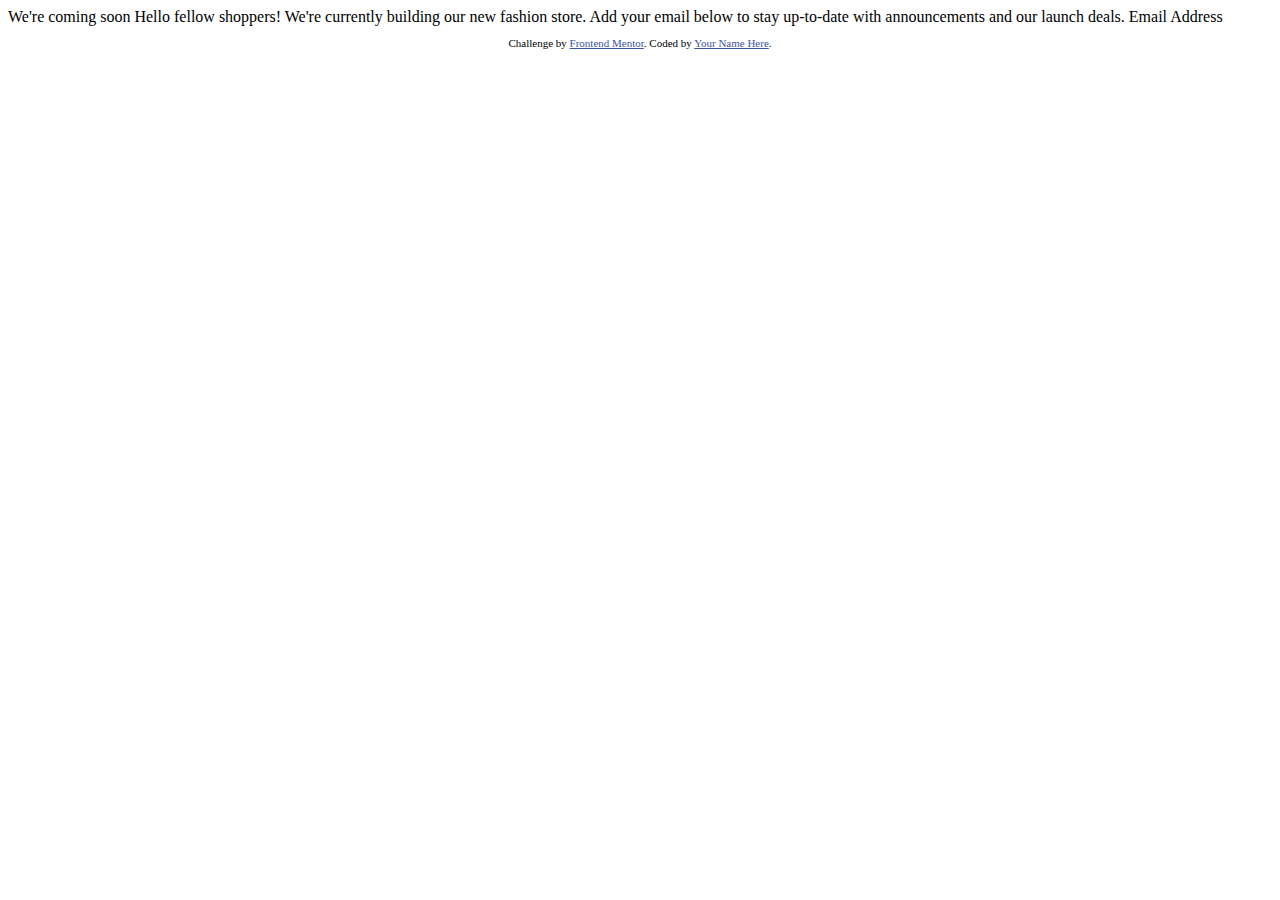
==== index.html @ 84e41f2d "Upload material" ====
<!DOCTYPE html>
<html lang="en">
<head>
  <meta charset="UTF-8">
  <meta name="viewport" content="width=device-width, initial-scale=1.0"> <!-- displays site properly based on user's device -->

  <link rel="icon" type="image/png" sizes="32x32" href="./images/favicon-32x32.png">
  
  <title>Frontend Mentor | Base Apparel coming soon page</title>

  <!-- Feel free to remove these styles or customise in your own stylesheet 👍 -->
  <style>
    .attribution { font-size: 11px; text-align: center; }
    .attribution a { color: hsl(228, 45%, 44%); }
  </style>
</head>
<body>

  We're coming soon

  Hello fellow shoppers! We're currently building our new fashion store. 
  Add your email below to stay up-to-date with announcements and our launch deals.

  Email Address
  
  <footer>
    <p class="attribution">
      Challenge by <a href="https://www.frontendmentor.io?ref=challenge" target="_blank">Frontend Mentor</a>. 
      Coded by <a href="#">Your Name Here</a>.
    </p>
  </footer>
</body>
</html>
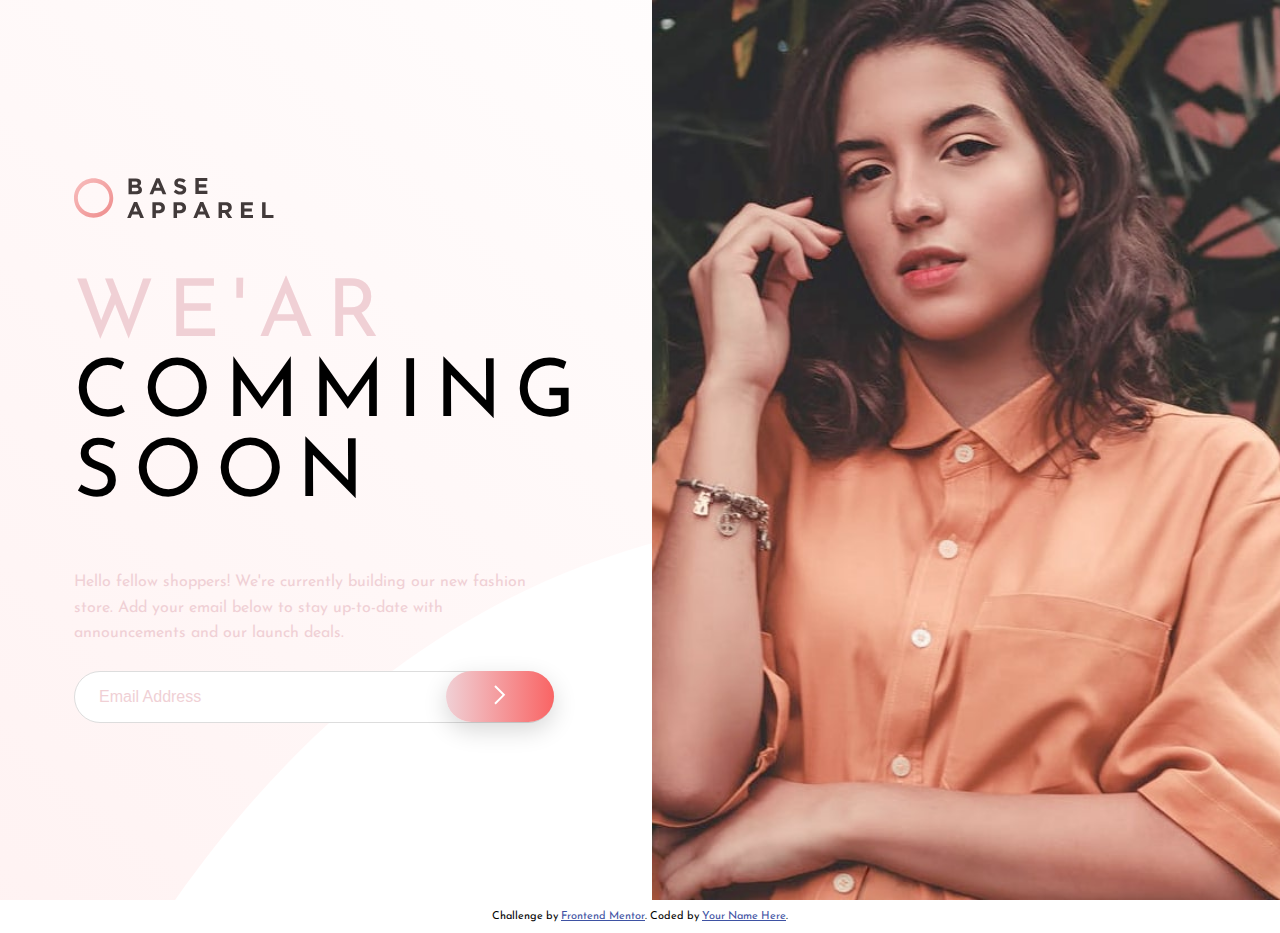
==== commit 2a238f07: "Add markup" ====
--- a/index.html
+++ b/index.html
@@ -13,16 +13,33 @@
     .attribution { font-size: 11px; text-align: center; }
     .attribution a { color: hsl(228, 45%, 44%); }
   </style>
+  <link rel="preconnect" href="https://fonts.googleapis.com">
+  <link rel="preconnect" href="https://fonts.gstatic.com" crossorigin>
+  <link href="https://fonts.googleapis.com/css2?family=Josefin+Sans:ital,wght@0,100..700;1,100..700&display=swap" rel="stylesheet">
+  <link rel="stylesheet" href="/style.css">
+  <script href="/script.js" defer></script>
 </head>
 <body>
-
-  We're coming soon
-
-  Hello fellow shoppers! We're currently building our new fashion store. 
-  Add your email below to stay up-to-date with announcements and our launch deals.
-
-  Email Address
-  
+  <main class="container">
+    <section class="contents">
+      <div class="innercontents">
+        <img src="/images/logo.svg" alt="BASE APPAREL LOGO" class="img-logo">
+        <h1 class="title"><span class="title-pink">WE'AR</span><br>COMMING<br>SOON</h1>
+        <p class="text">Hello fellow shoppers! We're currently building our new fashion store. Add your email below to stay up-to-date with announcements and our launch deals.</p>
+        <form class="form" method="post">
+          <input type="email" name="mail" placeholder="Email Address" class="input js-mail">
+          <button class="button" type="button" value=""><img src="/images/icon-arrow.svg" alt="arrow icon" class="img-button"></button>
+        </form>
+        <div id="js-error" class="error hidden">※Invalid email format. Please enter a formatted email address.</div>
+      </div>
+    </section>
+    <aside class="sidecontents">
+      <picture class="picture">
+        <source srcset="/images/hero-desktop.jpg" media="(min-width: 1199px)" alt="woman face" class="img-aside">
+        <img src="/images/hero-mobile.jpg" alt="woman face" class="img-aside sp">
+      </picture>
+    </aside>
+  </main>
   <footer>
     <p class="attribution">
       Challenge by <a href="https://www.frontendmentor.io?ref=challenge" target="_blank">Frontend Mentor</a>. 
--- a/style.css
+++ b/style.css
@@ -0,0 +1,166 @@
+:root {
+  --pink-color: #F0D0D5;
+  --gray-color: #ddd;
+  --red-color: #F96464;
+  --main-gradation: linear-gradient(90deg, var(--pink-color) 0%, var(--red-color) 100%);
+}
+
+body {
+  font-family: "Josefin Sans", sans-serif;
+  margin: 0;
+  padding: 0;
+}
+
+.container {
+  background-image: url("/images/bg-pattern-desktop.svg");
+  display: flex;
+  align-items: center;
+  height: 100vh;
+  gap: 24px;
+  background-size: cover;
+}
+
+.contents {
+  width: 70%;
+  flex: 1;
+  display: flex;
+  place-content: center;
+}
+
+.innercontents {
+  max-width: 480px;
+  width: 100%;
+}
+
+.sidecontents {
+  width: auto;
+  flex: 1;
+  height: 100%;
+}
+
+.img-aside {
+  width: 100%;
+  height: 100%;
+  object-fit: cover;
+  object-position: top;
+}
+
+.img-logo {
+  max-width: 200px;
+  width: 100%;
+}
+
+.title {
+  font-size: 5rem;
+  letter-spacing: 0.16em;
+  font-weight: 400;
+}
+
+.title-pink {
+  color: var(--pink-color);
+}
+
+.text {
+  color: var(--pink-color);
+  line-height: 160%;
+}
+
+.form {
+  position: relative;
+  display: flex;
+  margin-top: 24px;
+}
+
+.input {
+  border: 1px solid var(--gray-color);
+  border-radius: 80px;
+  padding: 16px 24px;
+  font-size: 16px;
+  width: 100%;
+}
+
+.input::placeholder {
+  color: var(--pink-color);
+}
+
+.input[type="email"]:focus {
+  outline: none;
+  border: 1px solid var(--pink-color);
+}
+
+.button {
+  padding: 14px 48px;
+  border-radius: 80px;
+  border: none;
+  background: var(--main-gradation);
+  position: absolute;
+  right: 0px;
+  box-shadow: 0 8px 24px rgb(0 0 0 /.16);
+  transition: all 0.5s;
+}
+
+.button:hover {
+  cursor: pointer;
+  box-shadow: 0 8px 24px rgb(0 0 0 /.24);
+  transition: all 0.5s;
+}
+
+.error {
+  font-size: 12px;
+  color: var(--red-color);
+  margin-top: 8px;
+}
+
+.hidden {
+  display: none;
+}
+
+
+@media screen and (max-width: 1200px) {
+  .container {
+    flex-direction: column-reverse;
+    padding-top: 22%;
+    position: relative;
+  }
+
+  .contents {
+    width: 100%;
+  }
+
+  .img-logo {
+    position: absolute;
+    top: 5%;
+    left: 10%;
+    width: 200px;
+  }
+
+  .sidecontents {
+    width: 100%;
+    height: auto;
+    flex: 0;
+  }
+
+  .sidecontents .sp {
+    width: 100%;
+    height: auto;
+    aspect-ratio: 2 / 1;
+  }
+
+  .title {
+    font-size: 2.5rem;
+    text-align: center;
+  }
+
+  .innercontents {
+    padding: 0 24px;
+  }
+}
+
+@media screen and (max-width: 640px) {
+  .img-logo {
+    position: absolute;
+    top: 2.5%;
+    left: 10%;
+    width: 140px;
+  }
+}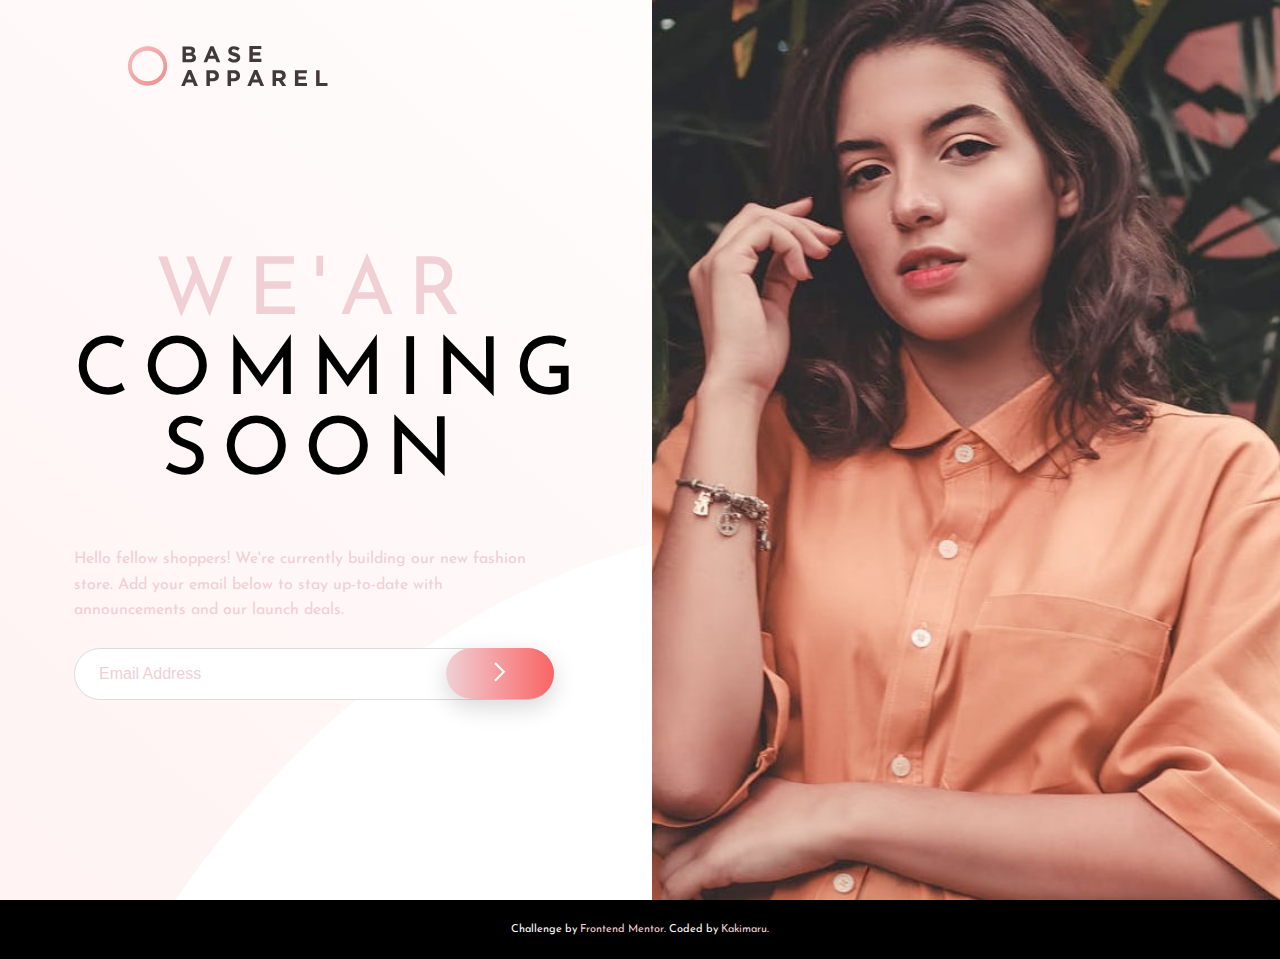
==== commit 1358641d: "Changed CSS in mobile-first approach" ====
--- a/index.html
+++ b/index.html
@@ -17,7 +17,7 @@
   <link rel="preconnect" href="https://fonts.gstatic.com" crossorigin>
   <link href="https://fonts.googleapis.com/css2?family=Josefin+Sans:ital,wght@0,100..700;1,100..700&display=swap" rel="stylesheet">
   <link rel="stylesheet" href="/style.css">
-  <script href="/script.js" defer></script>
+  <script src="/script.js" defer></script>
 </head>
 <body>
   <main class="container">
@@ -35,15 +35,15 @@
     </section>
     <aside class="sidecontents">
       <picture class="picture">
-        <source srcset="/images/hero-desktop.jpg" media="(min-width: 1199px)" alt="woman face" class="img-aside">
-        <img src="/images/hero-mobile.jpg" alt="woman face" class="img-aside sp">
+        <source srcset="/images/hero-mobile.jpg" media="(max-width: 1200px)" alt="woman face" class="img-aside sp">
+        <img src="/images/hero-desktop.jpg" alt="woman face" class="img-aside">
       </picture>
     </aside>
   </main>
   <footer>
     <p class="attribution">
-      Challenge by <a href="https://www.frontendmentor.io?ref=challenge" target="_blank">Frontend Mentor</a>. 
-      Coded by <a href="#">Your Name Here</a>.
+      Challenge by <a class="footerlink" href="https://www.frontendmentor.io?ref=challenge" target="_blank">Frontend Mentor</a>. 
+      Coded by <a class="footerlink" href="https://github.com/kakimaru">Kakimaru</a>.
     </p>
   </footer>
 </body>
--- a/style.css
+++ b/style.css
@@ -3,6 +3,8 @@
   --gray-color: #ddd;
   --red-color: #F96464;
   --main-gradation: linear-gradient(90deg, var(--pink-color) 0%, var(--red-color) 100%);
+  --black-color: #000;
+  --white-color: #fff;
 }
 
 body {
@@ -11,31 +13,53 @@
   padding: 0;
 }
 
+.attribution {
+  padding: 24px 16px;
+  margin-top: 80px;
+  margin-bottom: 0;
+  background-color: var(--black-color);
+  color: var(--white-color);
+}
+
+.footerlink {
+  text-decoration: none;
+  color: var(--pink-color) !important;
+}
+
 .container {
   background-image: url("/images/bg-pattern-desktop.svg");
   display: flex;
-  align-items: center;
-  height: 100vh;
-  gap: 24px;
+  flex-direction: column-reverse;
+  padding-top: 22%;
+  position: relative;
   background-size: cover;
+  height: calc(100% - 60px);
+}
+
+.img-logo {
+  position: absolute;
+  top: 2.5%;
+  left: 10%;
+  width: 140px;
 }
 
 .contents {
-  width: 70%;
+  width: 100%;
   flex: 1;
   display: flex;
   place-content: center;
 }
 
-.innercontents {
-  max-width: 480px;
+.sidecontents {
   width: 100%;
+  height: auto;
+  flex: 0;
 }
 
-.sidecontents {
-  width: auto;
-  flex: 1;
-  height: 100%;
+.sidecontents .sp {
+  width: 100%;
+  height: auto;
+  aspect-ratio: 2 / 1;
 }
 
 .img-aside {
@@ -45,13 +69,10 @@
   object-position: top;
 }
 
-.img-logo {
-  max-width: 200px;
-  width: 100%;
-}
 
 .title {
-  font-size: 5rem;
+  font-size: 2.5rem;
+  text-align: center;
   letter-spacing: 0.16em;
   font-weight: 400;
 }
@@ -108,59 +129,61 @@
 .error {
   font-size: 12px;
   color: var(--red-color);
-  margin-top: 8px;
+  margin-top: 16px;
 }
 
 .hidden {
   display: none;
 }
 
+.innercontents {
+  padding: 0 24px;
+}
 
-@media screen and (max-width: 1200px) {
-  .container {
-    flex-direction: column-reverse;
-    padding-top: 22%;
-    position: relative;
-  }
-
-  .contents {
-    width: 100%;
-  }
-
+@media screen and (min-width: 640px) {
   .img-logo {
     position: absolute;
     top: 5%;
     left: 10%;
     width: 200px;
   }
+}
 
+@media screen and (min-width: 1200px) {
+  .container {
+    flex-direction: row;
+    align-items: center;
+    height: 100vh;
+    gap: 24px;
+    background-size: cover;
+    padding: 0;
+  }
+  
+  .contents {
+    width: 70%;
+  }
+  
+  .innercontents {
+    max-width: 480px;
+    width: 100%;
+  }
+  
   .sidecontents {
+    width: auto;
+    flex: 1;
+    height: 100%;
+  }
+  
+  .img-logo {
+    max-width: 200px;
     width: 100%;
-    height: auto;
-    flex: 0;
+  }
+  
+  .title {
+    font-size: 5rem;
   }
 
-  .sidecontents .sp {
-    width: 100%;
-    height: auto;
-    aspect-ratio: 2 / 1;
-  }
-
-  .title {
-    font-size: 2.5rem;
-    text-align: center;
-  }
-
-  .innercontents {
-    padding: 0 24px;
-  }
-}
-
-@media screen and (max-width: 640px) {
-  .img-logo {
-    position: absolute;
-    top: 2.5%;
-    left: 10%;
-    width: 140px;
+  .attribution {
+    margin-top: 0;
   }
 }